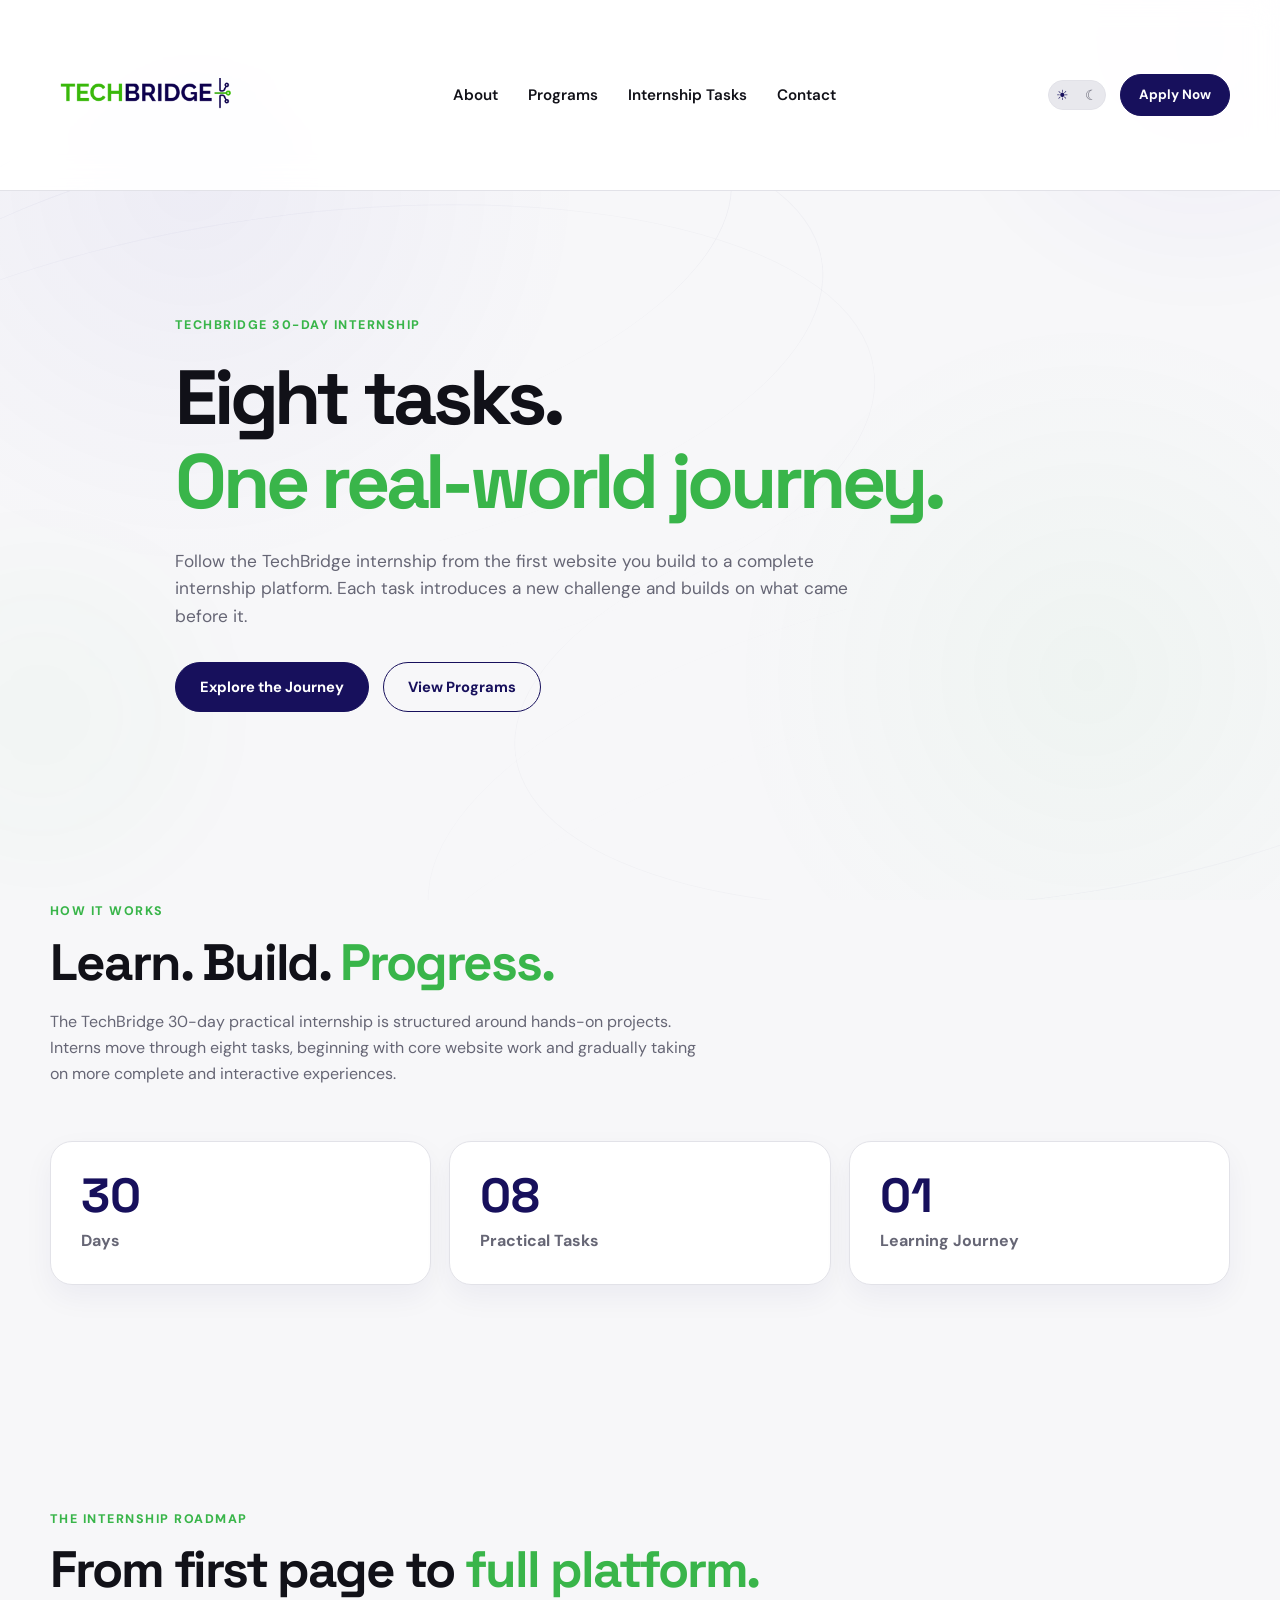
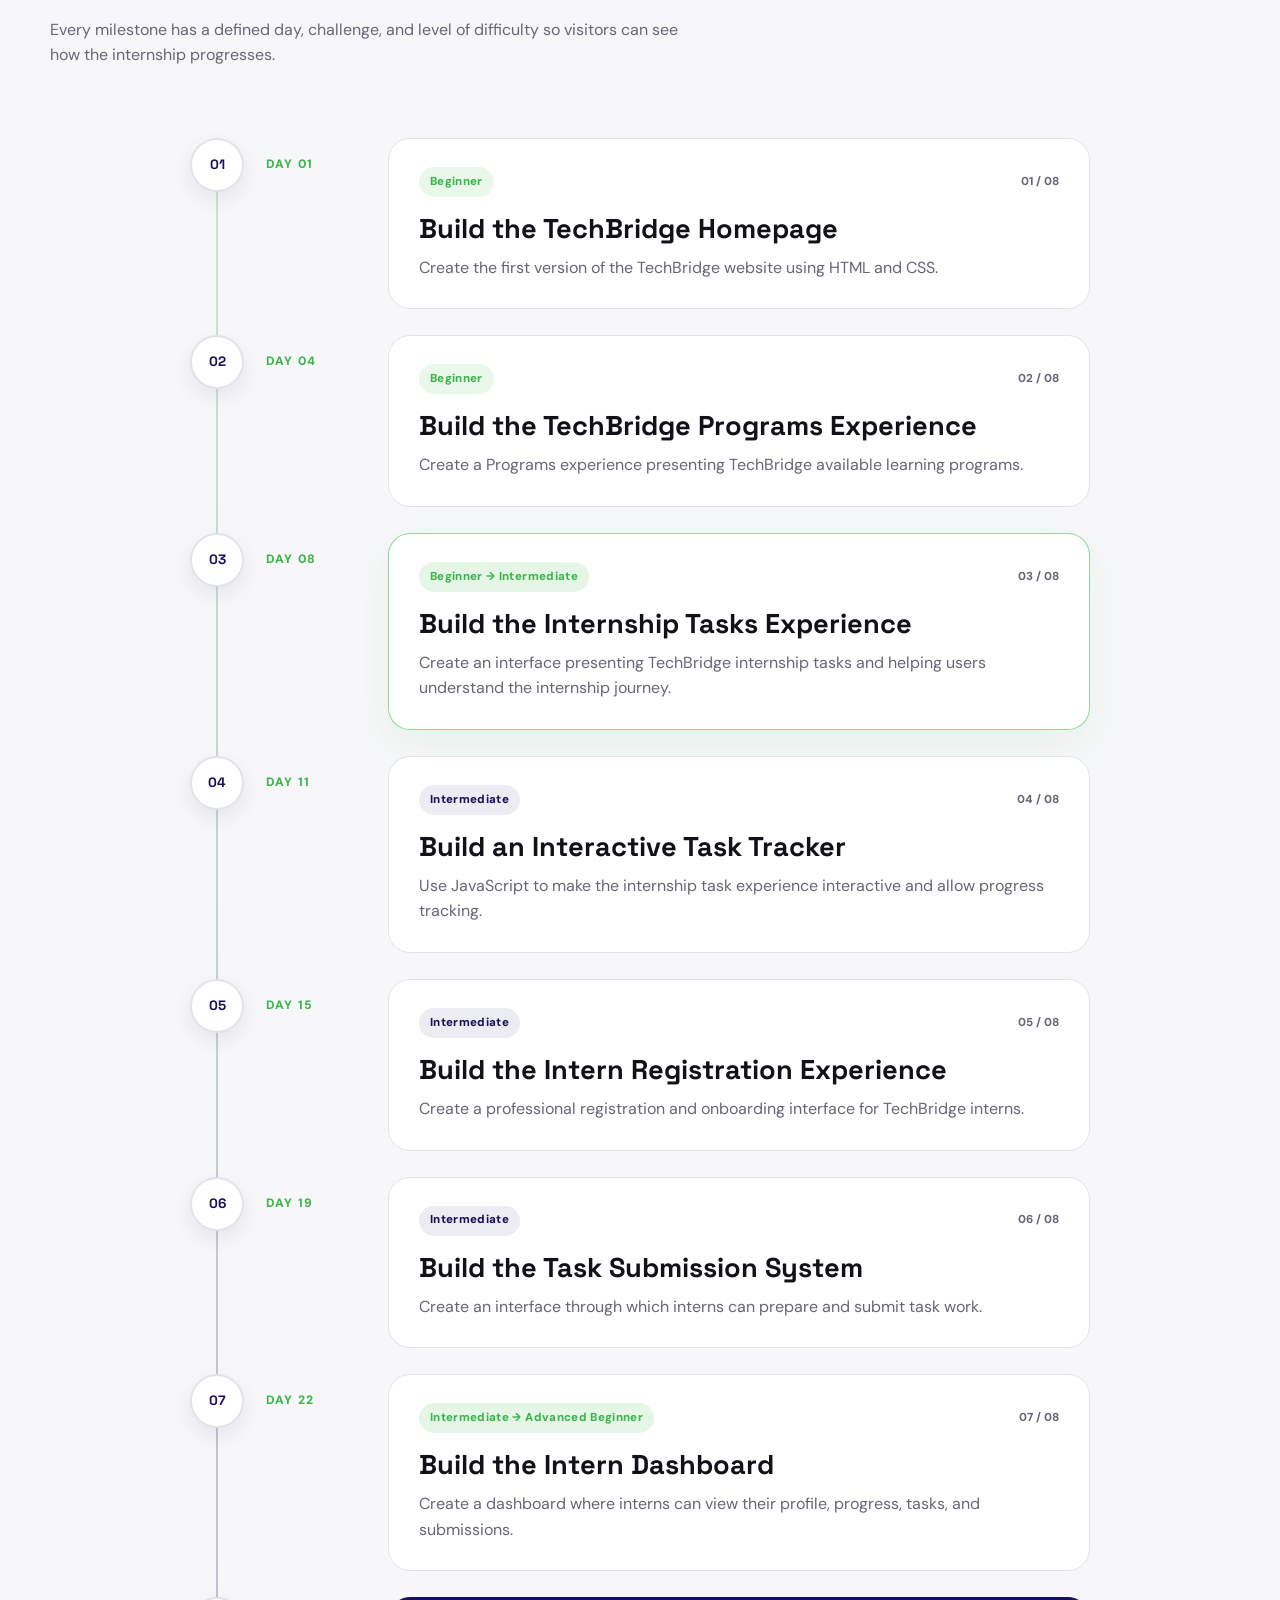
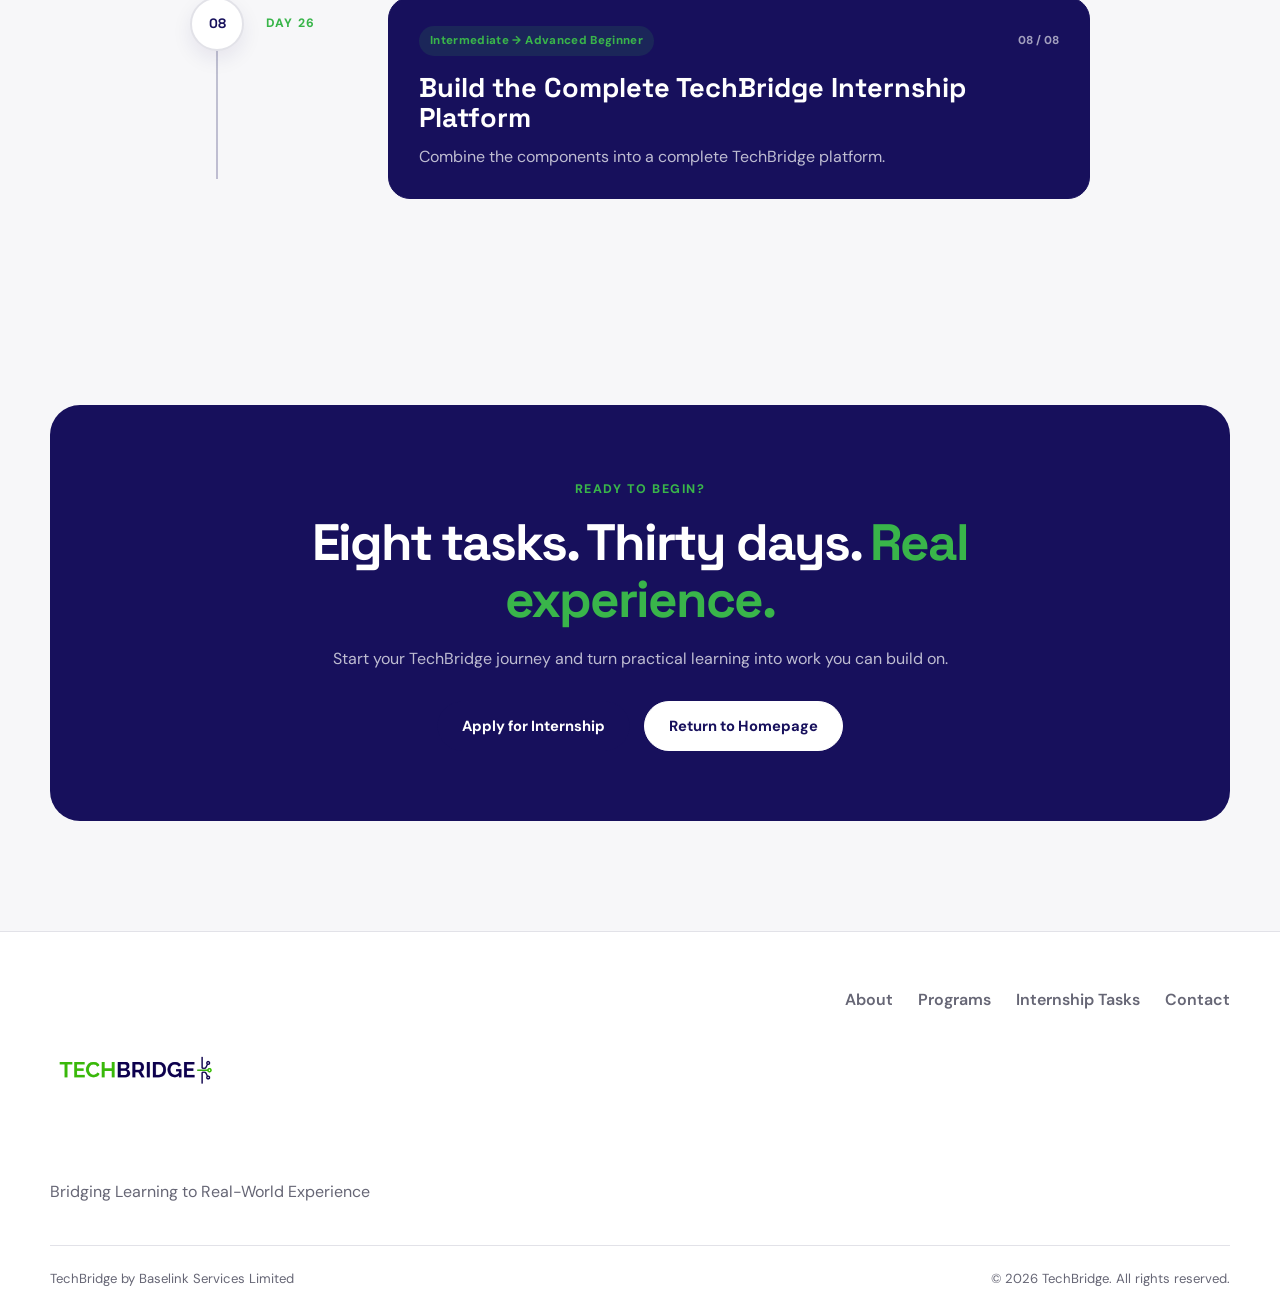
==== internship-tasks.html @ 0dedca6c "update" ====
<!DOCTYPE html>
<html lang="en">
<head>
    <meta charset="UTF-8">
    <meta name="viewport" content="width=device-width, initial-scale=1.0">
    <meta name="description" content="Explore the eight practical tasks in the TechBridge 30-Day Internship.">
    <title>Internship Tasks | TechBridge</title>
    <link rel="preconnect" href="https://fonts.googleapis.com">
    <link rel="preconnect" href="https://fonts.gstatic.com" crossorigin>
    <link href="https://fonts.googleapis.com/css2?family=DM+Sans:wght@400;500;600;700;800&family=Space+Grotesk:wght@500;600;700&display=swap" rel="stylesheet">
    <link rel="stylesheet" href="style.css">
</head>
<body>
    <div class="background-paths" aria-hidden="true">
        <span class="path path-1"></span>
        <span class="path path-2"></span>
        <span class="path path-3"></span>
        <span class="path path-4"></span>
        <span class="path path-5"></span>
        <span class="path path-6"></span>
        <span class="background-glow glow-purple"></span>
        <span class="background-glow glow-green"></span>
    </div>

    <header class="header">
        <div class="container nav">
            <a href="index.html" class="logo">
                <img src="images/techbridge-logo.png" alt="TechBridge">
            </a>
            <nav>
                <a href="index.html#about">About</a>
                <a href="programs.html">Programs</a>
                <a href="internship-tasks.html">Internship Tasks</a>
                <a href="index.html#contact">Contact</a>
            </nav>
            <div class="nav-actions">
                <label class="theme-toggle" aria-label="Toggle dark mode">
                    <input type="checkbox" id="theme-switch">
                    <span class="toggle-slider"><span class="sun">☀</span><span class="moon">☾</span></span>
                </label>
                <a href="https://drive.google.com/drive/folders/1nJm-qwAUnjwTS6Gy0MjuxHRJso44QLZa?usp=drive_link&utm_source=chatgpt.com" class="button button-small" target="_blank" rel="noopener noreferrer">Apply Now</a>
            </div>
        </div>
    </header>

    <main>
        <section class="tasks-hero">
            <div class="container tasks-hero-content">
                <span class="eyebrow">TECHBRIDGE 30-DAY INTERNSHIP</span>
                <h1>Eight tasks.<br><span>One real-world journey.</span></h1>
                <p>Follow the TechBridge internship from the first website you build to a complete internship platform. Each task introduces a new challenge and builds on what came before it.</p>
                <div class="hero-buttons">
                    <a href="#task-roadmap" class="button">Explore the Journey</a>
                    <a href="programs.html" class="button button-outline">View Programs</a>
                </div>
            </div>
        </section>

        <section class="journey-overview section">
            <div class="container">
                <div class="section-title">
                    <span class="eyebrow">HOW IT WORKS</span>
                    <h2>Learn. Build. <span>Progress.</span></h2>
                    <p>The TechBridge 30-day practical internship is structured around hands-on projects. Interns move through eight tasks, beginning with core website work and gradually taking on more complete and interactive experiences.</p>
                </div>
                <div class="journey-stats">
                    <div class="journey-stat"><strong>30</strong><span>Days</span></div>
                    <div class="journey-stat"><strong>08</strong><span>Practical Tasks</span></div>
                    <div class="journey-stat"><strong>01</strong><span>Learning Journey</span></div>
                </div>
            </div>
        </section>

        <section class="task-roadmap section" id="task-roadmap">
            <div class="container">
                <div class="section-title roadmap-heading">
                    <span class="eyebrow">THE INTERNSHIP ROADMAP</span>
                    <h2>From first page to <span>full platform.</span></h2>
                    <p>Every milestone has a defined day, challenge, and level of difficulty so visitors can see how the internship progresses.</p>
                </div>

                <div class="timeline">
                    <article class="task-card">
                        <div class="task-marker"><span>01</span></div>
                        <div class="task-day">DAY 01</div>
                        <div class="task-card-body">
                            <div class="task-card-top"><span class="difficulty beginner">Beginner</span><span class="task-index">01 / 08</span></div>
                            <h3>Build the TechBridge Homepage</h3>
                            <p>Create the first version of the TechBridge website using HTML and CSS.</p>
                        </div>
                    </article>

                    <article class="task-card">
                        <div class="task-marker"><span>02</span></div>
                        <div class="task-day">DAY 04</div>
                        <div class="task-card-body">
                            <div class="task-card-top"><span class="difficulty beginner">Beginner</span><span class="task-index">02 / 08</span></div>
                            <h3>Build the TechBridge Programs Experience</h3>
                            <p>Create a Programs experience presenting TechBridge available learning programs.</p>
                        </div>
                    </article>

                    <article class="task-card active-task">
                        <div class="task-marker"><span>03</span></div>
                        <div class="task-day">DAY 08</div>
                        <div class="task-card-body">
                            <div class="task-card-top"><span class="difficulty rising">Beginner → Intermediate</span><span class="task-index">03 / 08</span></div>
                            <h3>Build the Internship Tasks Experience</h3>
                            <p>Create an interface presenting TechBridge internship tasks and helping users understand the internship journey.</p>
                        </div>
                    </article>

                    <article class="task-card">
                        <div class="task-marker"><span>04</span></div>
                        <div class="task-day">DAY 11</div>
                        <div class="task-card-body">
                            <div class="task-card-top"><span class="difficulty intermediate">Intermediate</span><span class="task-index">04 / 08</span></div>
                            <h3>Build an Interactive Task Tracker</h3>
                            <p>Use JavaScript to make the internship task experience interactive and allow progress tracking.</p>
                        </div>
                    </article>

                    <article class="task-card">
                        <div class="task-marker"><span>05</span></div>
                        <div class="task-day">DAY 15</div>
                        <div class="task-card-body">
                            <div class="task-card-top"><span class="difficulty intermediate">Intermediate</span><span class="task-index">05 / 08</span></div>
                            <h3>Build the Intern Registration Experience</h3>
                            <p>Create a professional registration and onboarding interface for TechBridge interns.</p>
                        </div>
                    </article>

                    <article class="task-card">
                        <div class="task-marker"><span>06</span></div>
                        <div class="task-day">DAY 19</div>
                        <div class="task-card-body">
                            <div class="task-card-top"><span class="difficulty intermediate">Intermediate</span><span class="task-index">06 / 08</span></div>
                            <h3>Build the Task Submission System</h3>
                            <p>Create an interface through which interns can prepare and submit task work.</p>
                        </div>
                    </article>

                    <article class="task-card">
                        <div class="task-marker"><span>07</span></div>
                        <div class="task-day">DAY 22</div>
                        <div class="task-card-body">
                            <div class="task-card-top"><span class="difficulty advanced">Intermediate → Advanced Beginner</span><span class="task-index">07 / 08</span></div>
                            <h3>Build the Intern Dashboard</h3>
                            <p>Create a dashboard where interns can view their profile, progress, tasks, and submissions.</p>
                        </div>
                    </article>

                    <article class="task-card final-task">
                        <div class="task-marker"><span>08</span></div>
                        <div class="task-day">DAY 26</div>
                        <div class="task-card-body">
                            <div class="task-card-top"><span class="difficulty advanced">Intermediate → Advanced Beginner</span><span class="task-index">08 / 08</span></div>
                            <h3>Build the Complete TechBridge Internship Platform</h3>
                            <p>Combine the components into a complete TechBridge platform.</p>
                        </div>
                    </article>
                </div>
            </div>
        </section>

        <section class="journey-cta section">
            <div class="container">
                <div class="journey-cta-box">
                    <span class="eyebrow">READY TO BEGIN?</span>
                    <h2>Eight tasks. Thirty days. <span>Real experience.</span></h2>
                    <p>Start your TechBridge journey and turn practical learning into work you can build on.</p>
                    <div class="hero-buttons">
                        <a href="https://drive.google.com/drive/folders/1nJm-qwAUnjwTS6Gy0MjuxHRJso44QLZa?usp=drive_link&utm_source=chatgpt.com" class="button" target="_blank" rel="noopener noreferrer">Apply for Internship</a>
                        <a href="index.html" class="button button-white">Return to Homepage</a>
                    </div>
                </div>
            </div>
        </section>
    </main>

    <footer class="footer">
        <div class="container">
            <div class="footer-content">
                <div>
                    <a href="index.html" class="logo"><img src="images/techbridge-logo.png" alt="TechBridge"></a>
                    <p>Bridging Learning to Real-World Experience</p>
                </div>
                <div class="footer-nav">
                    <a href="index.html#about">About</a>
                    <a href="programs.html">Programs</a>
                    <a href="internship-tasks.html">Internship Tasks</a>
                    <a href="index.html#contact">Contact</a>
                </div>
            </div>
            <div class="footer-bottom">
                <p>TechBridge by Baselink Services Limited</p>
                <p>© 2026 TechBridge. All rights reserved.</p>
            </div>
        </div>
    </footer>
</body>
</html>
---- style.css ----
:root{--purple:#17105c;--purple-light:#28207a;--green:#39b54a;--green-light:#e9f8eb;--white:#fff;--background:#f7f7f9;--surface:#fff;--text:#111118;--muted:#666675;--border:#e2e2e8;--shadow:0 20px 50px rgba(23,16,92,.10);--container:1180px}
*{margin:0;padding:0;box-sizing:border-box}html{scroll-behavior:smooth}body{font-family:"DM Sans",Arial,sans-serif;background:var(--background);color:var(--text);line-height:1.6;transition:background .3s ease,color .3s ease}img{max-width:100%;display:block}a{color:inherit;text-decoration:none}button,input{font:inherit}main{position:relative;z-index:1}.container{width:min(100% - 40px,var(--container));margin-inline:auto}h1,h2,h3{font-family:"Space Grotesk","DM Sans",Arial,sans-serif;line-height:1.1}h1{font-size:clamp(3rem,6vw,5.8rem);letter-spacing:-.055em}h2{font-size:clamp(2rem,4vw,3.5rem);letter-spacing:-.04em}h3{font-size:1.3rem}p{color:var(--muted)}.section{padding:110px 0}.section-title{max-width:760px;margin-bottom:55px}.section-title h2{margin-top:12px}.section-title h2 span{color:var(--green)}.section-title>p:last-child{margin-top:18px;max-width:650px}.eyebrow{display:inline-block;color:var(--green);font-size:.78rem;font-weight:800;letter-spacing:.12em;text-transform:uppercase}
.header{position:sticky;top:0;z-index:1000;background:rgba(255,255,255,.94);border-bottom:1px solid var(--border);backdrop-filter:blur(15px)}.nav{min-height:82px;display:flex;align-items:center;justify-content:space-between;gap:30px}.logo{display:inline-flex;align-items:center}.logo img{width:190px;height:auto}nav{display:flex;align-items:center;gap:30px}nav a{font-size:.95rem;font-weight:600;transition:color .2s ease}nav a:hover{color:var(--green)}.nav-actions{display:flex;align-items:center;gap:14px}
.button{min-height:50px;padding:0 24px;display:inline-flex;align-items:center;justify-content:center;border-radius:999px;background:var(--purple);color:var(--white);font-weight:700;font-size:.92rem;border:1px solid var(--purple);transition:transform .2s ease,background .2s ease,border-color .2s ease}.button:hover{transform:translateY(-2px);background:var(--purple-light)}.button-small{min-height:42px;padding:0 18px;font-size:.84rem}.button-outline{background:transparent;color:var(--purple);border-color:var(--purple)}.button-outline:hover{background:var(--purple);color:var(--white)}.button-white{background:var(--white);color:var(--purple);border-color:var(--white)}.button-white:hover{background:#f0f0f3;border-color:#f0f0f3}.hero-buttons{display:flex;align-items:center;flex-wrap:wrap;gap:14px}
.theme-toggle{position:relative;display:inline-flex;align-items:center;cursor:pointer}.theme-toggle input{position:absolute;opacity:0;pointer-events:none}.toggle-slider{width:58px;height:30px;display:flex;align-items:center;justify-content:space-between;padding:4px 7px;border-radius:30px;background:#e8e8ed;border:1px solid var(--border);font-size:14px;transition:background .25s ease}.toggle-slider .sun{color:var(--purple)}.toggle-slider .moon{color:var(--muted)}.theme-toggle input:checked+.toggle-slider{background:#252535}.theme-toggle input:checked+.toggle-slider .sun{color:#777789}.theme-toggle input:checked+.toggle-slider .moon{color:#fff}
.hero{min-height:720px;padding:100px 0;display:flex;align-items:center;overflow:hidden}.hero-grid{display:grid;grid-template-columns:1.05fr .95fr;align-items:center;gap:80px}.hero-content{max-width:680px}.hero-content h1{margin-top:18px}.hero-content h1 span{color:var(--green)}.hero-description{max-width:600px;margin:25px 0 32px;font-size:1.05rem}.hero-visual{position:relative;min-height:480px;display:flex;align-items:center;justify-content:center}.hero-circle{position:absolute;width:350px;height:350px;border-radius:50%;background:var(--purple);top:45px;right:50px}.hero-circle-small{position:absolute;width:145px;height:145px;right:10%;bottom:8%;border-radius:50%;background:var(--green)}.experience-card{position:relative;z-index:2;width:min(100%,330px);padding:38px;background:var(--white);border:1px solid var(--border);border-radius:24px;box-shadow:var(--shadow)}.experience-card .card-label{display:block;margin-bottom:22px;font-size:14px;font-weight:700;color:var(--muted);letter-spacing:.08em}.experience-card h2{font-size:2.8rem;margin-bottom:3px}.experience-card h2:nth-of-type(2){color:var(--purple)}.experience-card h2:nth-of-type(3){color:var(--green)}.experience-card p{margin-top:20px}
.about-grid{display:grid;grid-template-columns:.9fr 1.1fr;gap:100px;align-items:start}.about-content{max-width:650px}.about-content p+p{margin-top:22px}.program-grid{display:grid;grid-template-columns:repeat(2,1fr);gap:24px}.program-card{min-height:380px;padding:35px;display:flex;flex-direction:column;justify-content:space-between;background:var(--surface);border:1px solid var(--border);border-radius:24px;transition:transform .25s ease,box-shadow .25s ease}.program-card:hover{transform:translateY(-6px);box-shadow:var(--shadow)}.program-card.featured{background:var(--purple);color:var(--white)}.program-card.featured p{color:rgba(255,255,255,.72)}.card-top{display:flex;align-items:center;justify-content:space-between;margin-bottom:35px;color:var(--muted);font-size:14px;font-weight:700}.program-card.featured .card-top{color:rgba(255,255,255,.7)}.arrow{font-size:1.5rem}.program-card h3{font-size:2rem;margin-bottom:15px}.program-card-link{display:inline-flex;margin-top:24px;color:var(--purple);font-weight:700}.program-card.featured .program-card-link{color:var(--green)}.internship-grid{display:grid;grid-template-columns:1fr 1fr;gap:100px;align-items:center}.internship-content{max-width:650px}.internship-content h2{margin:14px 0 22px}.internship-content>p{margin-bottom:30px}.benefits{display:flex;flex-direction:column;gap:20px}.benefit{display:grid;grid-template-columns:50px 1fr;gap:20px;padding:24px 0;border-bottom:1px solid var(--border)}.benefit>span{font-size:.8rem;font-weight:800;color:var(--green)}.benefit h3{margin-bottom:6px}.apply{background:var(--purple);color:var(--white)}.apply-box{display:flex;align-items:center;justify-content:space-between;gap:50px}.apply-box h2{max-width:700px;margin:12px 0 18px}.apply-box p{max-width:650px;color:rgba(255,255,255,.72)}.apply-box .eyebrow{color:var(--green)}.contact-row{display:flex;align-items:center;justify-content:space-between;gap:40px}.contact-row h2{margin-top:10px}.email{color:var(--purple);font-size:clamp(1rem,2vw,1.5rem);font-weight:700;word-break:break-word}.email:hover{color:var(--green)}
.programs-hero{padding:120px 0;overflow:hidden}.programs-hero-content{max-width:900px}.programs-hero h1{margin:18px 0 24px}.programs-hero h1 span{color:var(--green)}.programs-hero p{max-width:700px;font-size:1.08rem;margin-bottom:32px}.programs-overview,.program-difference{padding:110px 0}.programs-overview-grid,.difference-grid{display:grid;grid-template-columns:repeat(2,1fr);gap:25px}.program-detail-card{padding:38px;background:var(--white);border:1px solid var(--border);border-radius:26px;transition:transform .25s ease,box-shadow .25s ease}.program-detail-card:hover{transform:translateY(-5px);box-shadow:var(--shadow)}.program-detail-card.featured{background:var(--purple);color:var(--white)}.program-detail-card.featured p{color:rgba(255,255,255,.72)}.program-detail-top{display:flex;align-items:center;justify-content:space-between;margin-bottom:30px}.program-detail-number{width:48px;height:48px;display:flex;align-items:center;justify-content:center;border-radius:50%;background:var(--green);color:var(--white);font-weight:800}.program-detail-card h2{font-size:2.3rem;margin-bottom:16px}.program-detail-card>p{margin-bottom:28px}.skills-title{font-size:1rem;margin-bottom:15px}.skills-list{list-style:none;display:grid;grid-template-columns:1fr 1fr;gap:10px}.skills-list li{position:relative;padding:11px 14px 11px 30px;background:var(--green-light);border-radius:10px;color:var(--text);font-size:.9rem;font-weight:600}.skills-list li:before{content:"✓";position:absolute;left:10px;color:var(--green);font-weight:800}.program-detail-card.featured .skills-list li{background:rgba(255,255,255,.1);color:var(--white)}.difference-card{padding:35px;background:var(--background);border:1px solid var(--border);border-radius:22px}.difference-label{display:inline-block;margin-bottom:15px;color:var(--green);font-size:.76rem;font-weight:800;letter-spacing:.1em}.difference-card h3{font-size:1.8rem;margin-bottom:12px}.programs-cta{padding:100px 0}.programs-cta-box{padding:70px;background:var(--purple);color:var(--white);border-radius:30px;text-align:center}.programs-cta-box h2{max-width:800px;margin:15px auto 18px}.programs-cta-box p{max-width:650px;margin:0 auto 30px;color:rgba(255,255,255,.72)}.programs-cta-box .hero-buttons{justify-content:center}
.tasks-hero{padding:120px 0 105px;overflow:hidden}.tasks-hero-content{max-width:930px}.tasks-hero h1{margin:18px 0 24px}.tasks-hero h1 span{color:var(--green)}.tasks-hero p{max-width:720px;font-size:1.08rem;margin-bottom:32px}.journey-overview{padding-top:80px}.journey-stats{display:grid;grid-template-columns:repeat(3,1fr);gap:18px}.journey-stat{padding:30px;background:var(--surface);border:1px solid var(--border);border-radius:22px;box-shadow:0 12px 30px rgba(23,16,92,.05)}.journey-stat strong{display:block;font-family:"Space Grotesk",sans-serif;font-size:3rem;line-height:1;color:var(--purple)}.journey-stat span{display:block;margin-top:8px;color:var(--muted);font-weight:700}.roadmap-heading{margin-bottom:70px}.timeline{position:relative;max-width:900px;margin:0 auto}.timeline:before{content:"";position:absolute;left:26px;top:20px;bottom:20px;width:2px;background:linear-gradient(to bottom,var(--green),var(--purple));opacity:.25}.task-card{position:relative;display:grid;grid-template-columns:54px 100px 1fr;gap:22px;align-items:start;margin-bottom:26px}.task-marker{position:relative;z-index:2;width:54px;height:54px;display:flex;align-items:center;justify-content:center;border-radius:50%;background:var(--surface);border:2px solid var(--border);box-shadow:0 8px 20px rgba(23,16,92,.08)}.task-marker span{font-family:"Space Grotesk",sans-serif;font-size:.85rem;font-weight:700;color:var(--purple)}.task-day{padding-top:17px;font-size:.76rem;font-weight:800;letter-spacing:.1em;color:var(--green)}.task-card-body{padding:28px 30px;background:var(--surface);border:1px solid var(--border);border-radius:22px;transition:transform .25s ease,box-shadow .25s ease,border-color .25s ease}.task-card:hover .task-card-body{transform:translateY(-4px);box-shadow:var(--shadow)}.active-task .task-card-body{border-color:rgba(57,181,74,.55);box-shadow:0 16px 40px rgba(57,181,74,.08)}.final-task .task-card-body{background:var(--purple);color:var(--white);border-color:var(--purple)}.final-task .task-card-body p{color:rgba(255,255,255,.72)}.task-card-top{display:flex;justify-content:space-between;align-items:center;gap:15px;margin-bottom:17px}.difficulty{display:inline-flex;align-items:center;min-height:30px;padding:0 11px;border-radius:999px;background:var(--green-light);color:var(--green);font-size:.72rem;font-weight:800;letter-spacing:.03em}.difficulty.rising{background:rgba(57,181,74,.13)}.difficulty.intermediate{background:rgba(23,16,92,.08);color:var(--purple)}.difficulty.advanced{background:rgba(57,181,74,.13)}.task-index{font-size:.72rem;font-weight:800;color:var(--muted)}.final-task .task-index{color:rgba(255,255,255,.6)}.task-card-body h3{font-size:1.7rem;margin-bottom:11px}.journey-cta{padding-top:70px}.journey-cta-box{padding:70px;background:var(--purple);color:var(--white);border-radius:30px;text-align:center}.journey-cta-box h2{max-width:800px;margin:15px auto 18px}.journey-cta-box h2 span{color:var(--green)}.journey-cta-box p{max-width:650px;margin:0 auto 30px;color:rgba(255,255,255,.72)}.journey-cta-box .hero-buttons{justify-content:center}
.footer{position:relative;z-index:1;padding:55px 0 25px;background:var(--white);border-top:1px solid var(--border)}.footer-content{display:flex;align-items:flex-start;justify-content:space-between;gap:50px;padding-bottom:40px}.footer-content .logo img{width:170px}.footer-content p{margin-top:14px;max-width:350px}.footer-nav{display:flex;flex-wrap:wrap;gap:25px}.footer-nav a{color:var(--muted);font-weight:600}.footer-nav a:hover{color:var(--green)}.footer-bottom{padding-top:22px;display:flex;align-items:center;justify-content:space-between;gap:20px;border-top:1px solid var(--border)}.footer-bottom p{font-size:.82rem}
.background-paths{position:fixed;inset:0;z-index:0;overflow:hidden;pointer-events:none;background:radial-gradient(circle at 15% 20%,rgba(70,56,183,.055),transparent 30%),radial-gradient(circle at 85% 75%,rgba(57,181,74,.045),transparent 28%)}.background-glow{position:absolute;border-radius:50%;filter:blur(80px);opacity:.45}.glow-purple{width:360px;height:360px;top:-140px;right:-100px;background:rgba(70,56,183,.1);animation:ambient-purple 14s ease-in-out infinite alternate}.glow-green{width:280px;height:280px;left:-100px;bottom:5%;background:rgba(57,181,74,.07);animation:ambient-green 18s ease-in-out infinite alternate}.path{position:absolute;width:900px;height:380px;left:-160px;border:1px solid rgba(23,16,92,.075);border-left:0;border-bottom:0;border-radius:50%;transform:rotate(-12deg);opacity:.55;animation:path-float 18s ease-in-out infinite alternate}.path-1{top:8%;animation-delay:-2s}.path-2{top:15%;width:1050px;height:430px;left:-220px;transform:rotate(-10deg);opacity:.42;animation-delay:-5s}.path-3{top:24%;width:1180px;height:470px;left:-300px;transform:rotate(-8deg);opacity:.32;animation-delay:-8s}.path-4{top:52%;left:auto;right:-280px;width:1050px;height:430px;transform:rotate(172deg);opacity:.32;animation-delay:-4s}.path-5{top:64%;left:auto;right:-340px;width:1200px;height:470px;transform:rotate(170deg);opacity:.25;animation-delay:-9s}.path-6{top:76%;left:auto;right:-420px;width:1350px;height:500px;transform:rotate(168deg);opacity:.2;animation-delay:-12s}@keyframes path-float{0%{transform:translate3d(-20px,-8px,0) rotate(-12deg)}50%{transform:translate3d(10px,8px,0) rotate(-10deg)}100%{transform:translate3d(25px,-4px,0) rotate(-12deg)}}@keyframes ambient-purple{0%{transform:translate3d(0,0,0) scale(1)}100%{transform:translate3d(-50px,40px,0) scale(1.15)}}@keyframes ambient-green{0%{transform:translate3d(0,0,0) scale(1)}100%{transform:translate3d(50px,-35px,0) scale(1.12)}}
body:has(#theme-switch:checked){--background:#0b0b10;--surface:#111118;--text:#f5f5f7;--muted:#a3a3b0;--border:#292933;background:var(--background);color:var(--text)}body:has(#theme-switch:checked) .header{background:rgba(17,17,24,.94)}body:has(#theme-switch:checked) .experience-card,body:has(#theme-switch:checked) .program-card,body:has(#theme-switch:checked) .program-detail-card,body:has(#theme-switch:checked) .journey-stat,body:has(#theme-switch:checked) .task-card-body,body:has(#theme-switch:checked) .task-marker{background:#15151d;border-color:var(--border)}body:has(#theme-switch:checked) .program-card.featured,body:has(#theme-switch:checked) .program-detail-card.featured,body:has(#theme-switch:checked) .final-task .task-card-body{background:var(--purple)}body:has(#theme-switch:checked) .difference-card{background:#111118;border-color:var(--border)}body:has(#theme-switch:checked) .footer{background:#0b0b10}body:has(#theme-switch:checked) .button-outline{color:var(--text);border-color:var(--border)}body:has(#theme-switch:checked) .button-outline:hover{background:var(--purple-light);color:var(--white);border-color:var(--purple-light)}body:has(#theme-switch:checked) .email{color:var(--green)}body:has(#theme-switch:checked) .skills-list li{background:rgba(57,181,74,.14);color:var(--text)}body:has(#theme-switch:checked) .program-detail-card.featured .skills-list li{background:rgba(255,255,255,.1);color:var(--white)}body:has(#theme-switch:checked) .task-index{color:var(--muted)}
@media(max-width:1000px){.hero-grid{grid-template-columns:1fr;gap:60px}.hero-content{max-width:800px}.hero-visual{min-height:400px}.about-grid,.internship-grid{grid-template-columns:1fr;gap:55px}.apply-box{flex-direction:column;align-items:flex-start}.programs-overview-grid,.difference-grid{grid-template-columns:1fr}.task-card{grid-template-columns:54px 90px 1fr}.journey-stats{grid-template-columns:repeat(3,1fr)}}
@media(max-width:850px){.nav{min-height:75px}nav{display:none}.logo img{width:165px}.hero{padding:80px 0}.section,.programs-overview,.program-difference{padding:80px 0}.programs-cta{padding:70px 0}.tasks-hero{padding:90px 0 80px}}
@media(max-width:650px){.container{width:min(100% - 28px,var(--container))}h1{font-size:clamp(2.6rem,13vw,4rem)}h2{font-size:2.2rem}.nav-actions{gap:8px}.toggle-slider{width:52px;height:28px;padding:4px 6px;font-size:12px}.nav-actions .button-small{min-height:40px;padding:0 13px;font-size:12px}.hero{padding:65px 0}.hero-grid{gap:35px}.hero-visual{min-height:330px}.hero-circle{width:250px;height:250px;top:20px;right:5%}.hero-circle-small{width:95px;height:95px;right:4%;bottom:4%}.experience-card{width:280px;padding:28px}.experience-card h2{font-size:2.25rem}.hero-buttons{align-items:stretch;flex-direction:column}.hero-buttons .button{width:100%}.program-grid{grid-template-columns:1fr}.program-card{min-height:330px;padding:28px}.program-card h3{font-size:1.7rem}.program-detail-card{padding:28px}.program-detail-card h2{font-size:2rem}.skills-list{grid-template-columns:1fr}.difference-card{padding:28px}.programs-cta-box,.journey-cta-box{padding:45px 25px;border-radius:22px}.footer-content{flex-direction:column;padding-bottom:30px}.footer-nav{gap:15px 22px}.footer-bottom{flex-direction:column;align-items:flex-start}.contact-row{flex-direction:column;align-items:flex-start}.email{font-size:1rem}.tasks-hero{padding:65px 0 55px}.journey-stats{grid-template-columns:1fr}.journey-stat strong{font-size:2.5rem}.roadmap-heading{margin-bottom:45px}.timeline{padding-left:0}.timeline:before{left:18px}.task-card{grid-template-columns:38px 1fr;gap:15px;margin-bottom:20px}.task-marker{width:38px;height:38px}.task-marker span{font-size:.72rem}.task-day{grid-column:2;padding-top:7px;order:-1}.task-card-body{grid-column:2;padding:23px}.task-card-top{align-items:flex-start;flex-direction:column}.task-card-body h3{font-size:1.45rem}.journey-cta{padding-top:45px}}
@media(max-width:420px){.logo img{width:135px}.nav-actions .button-small{padding:0 10px}.toggle-slider{width:46px}.experience-card{width:250px}.experience-card h2{font-size:2rem}.task-card-body{padding:20px}.difficulty{font-size:.66rem}}
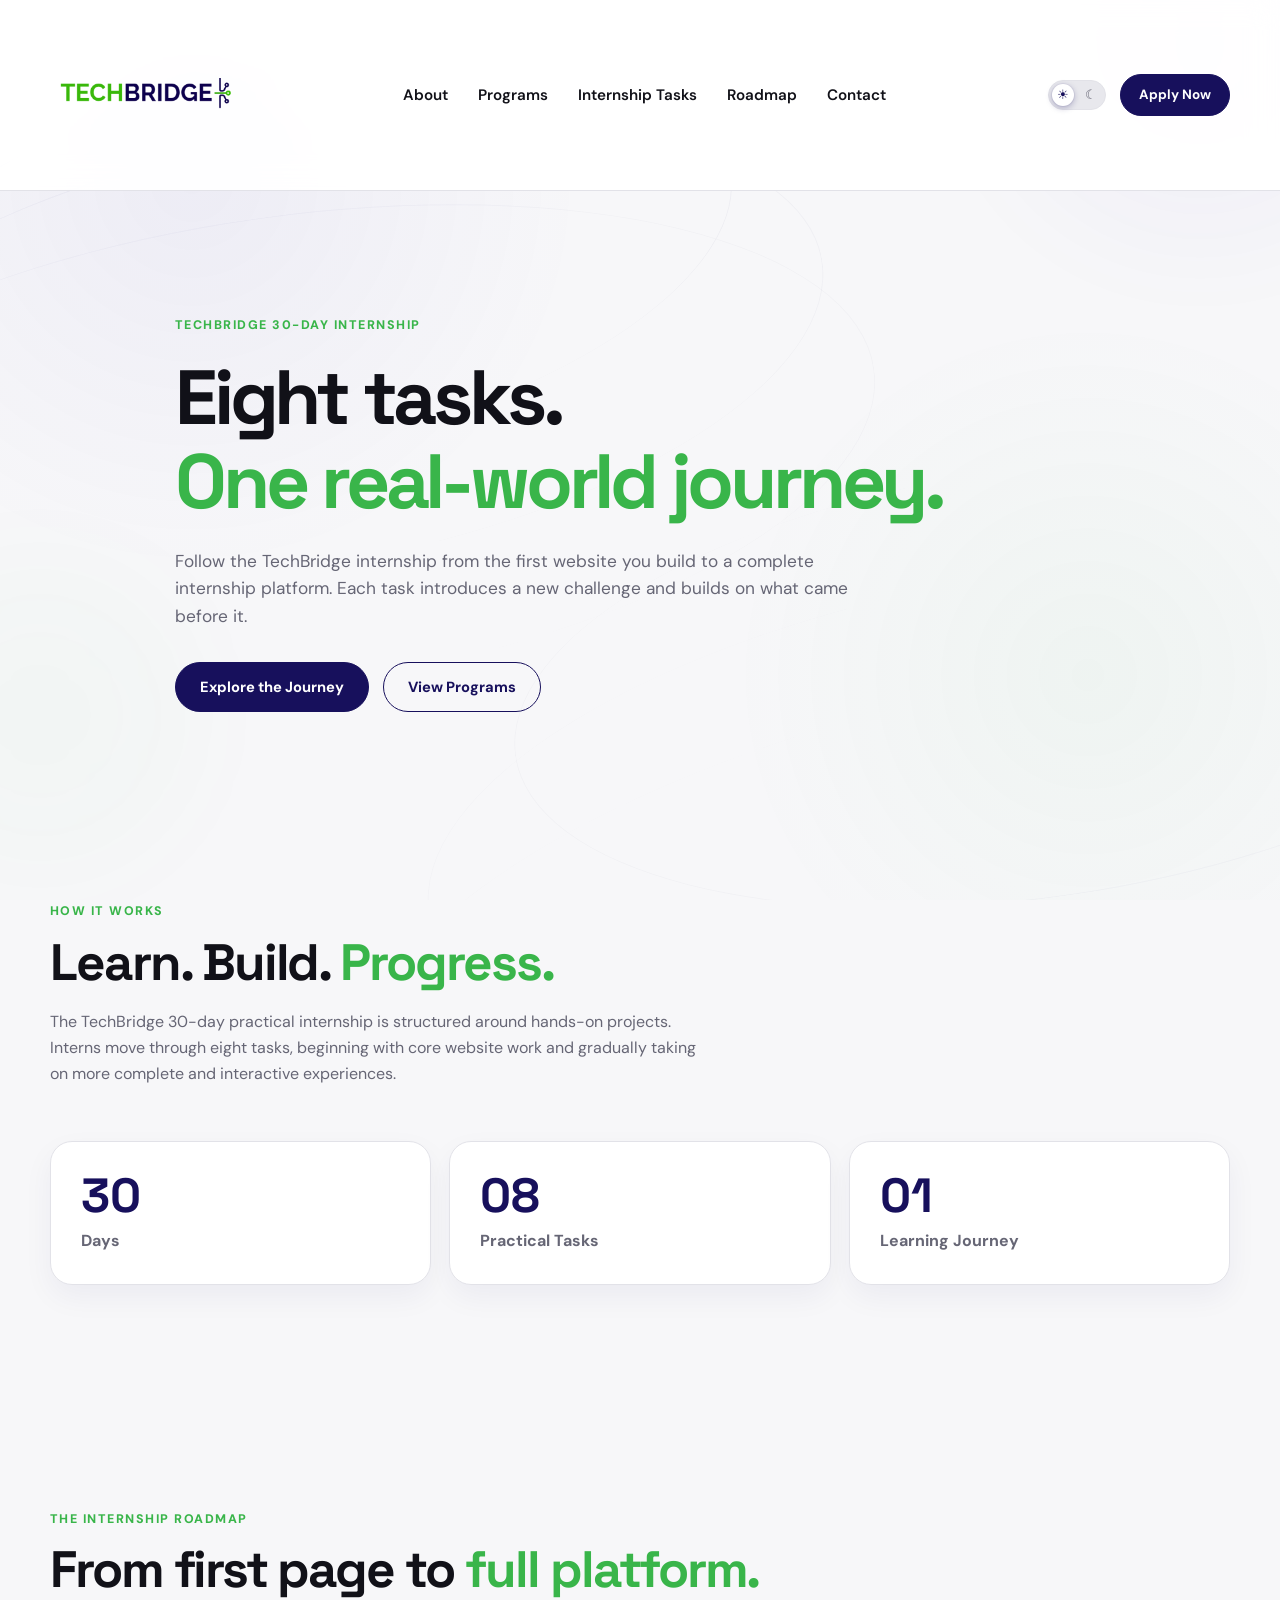
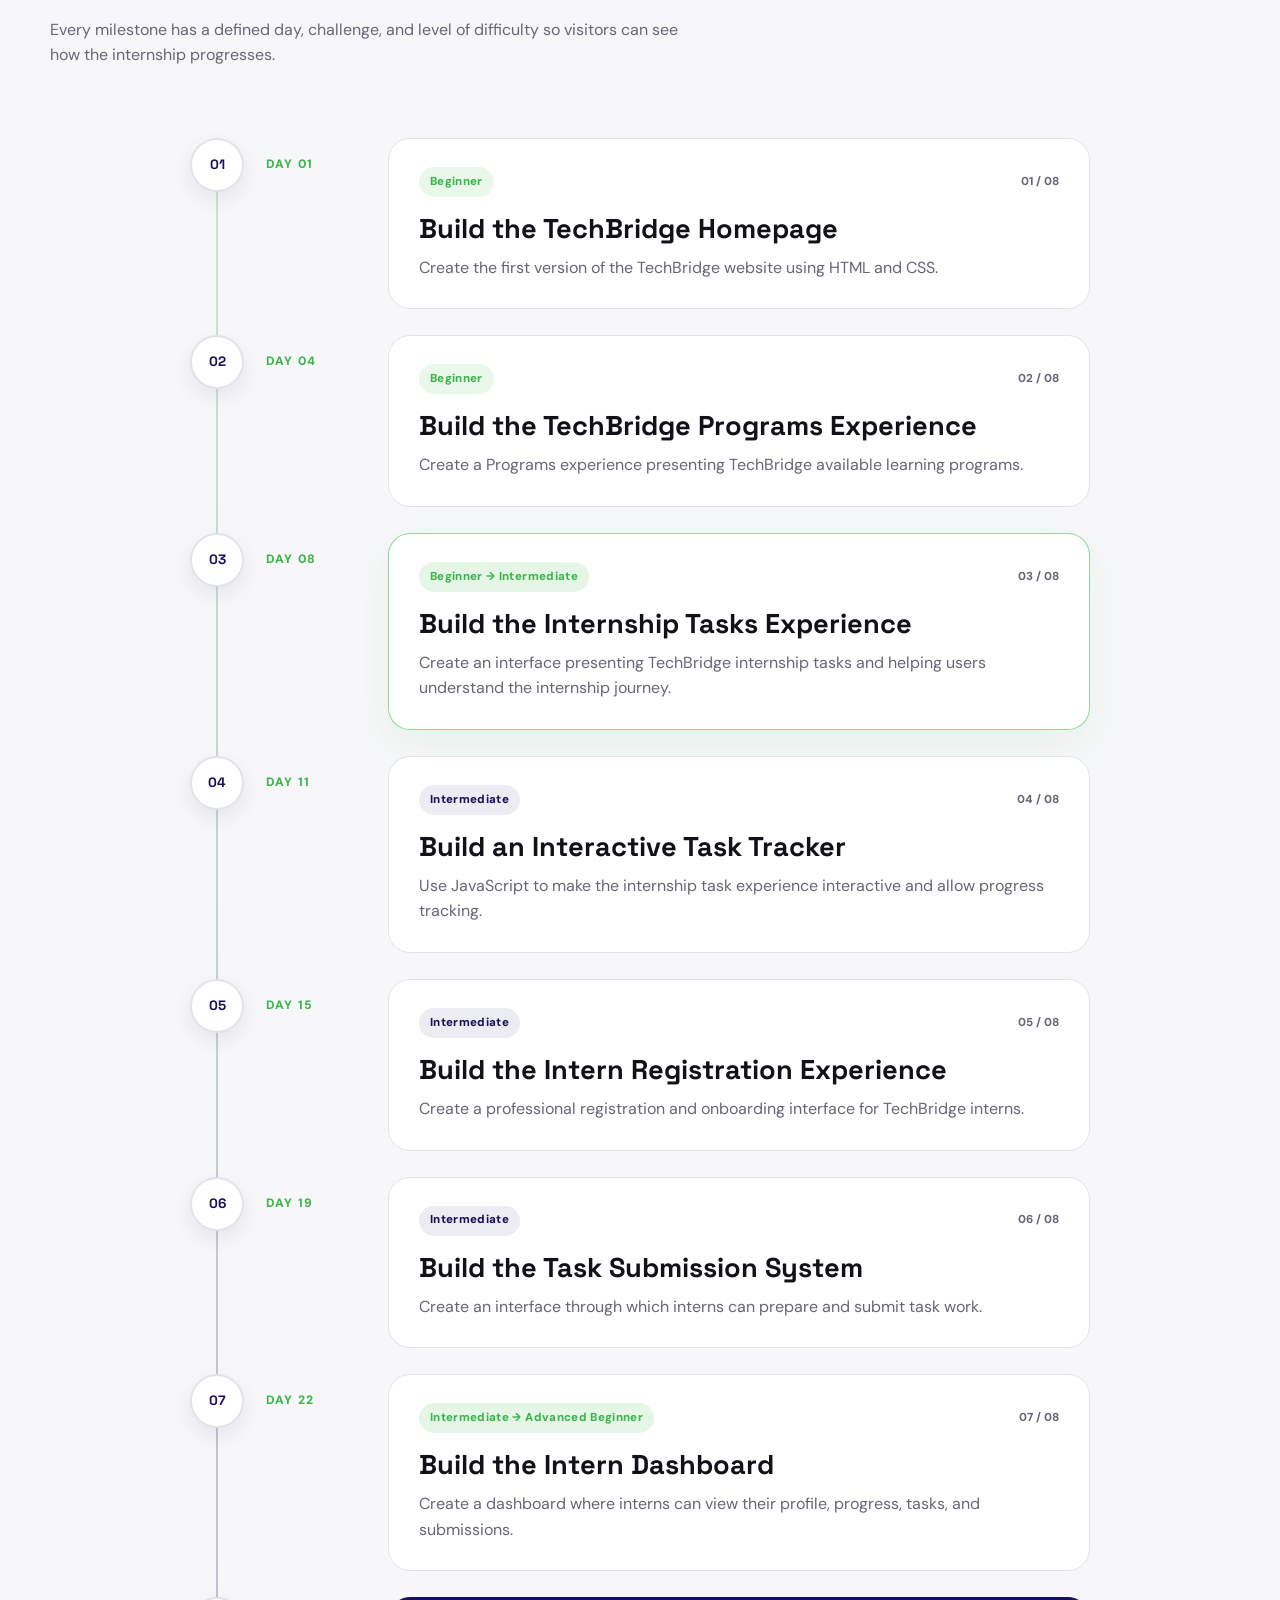
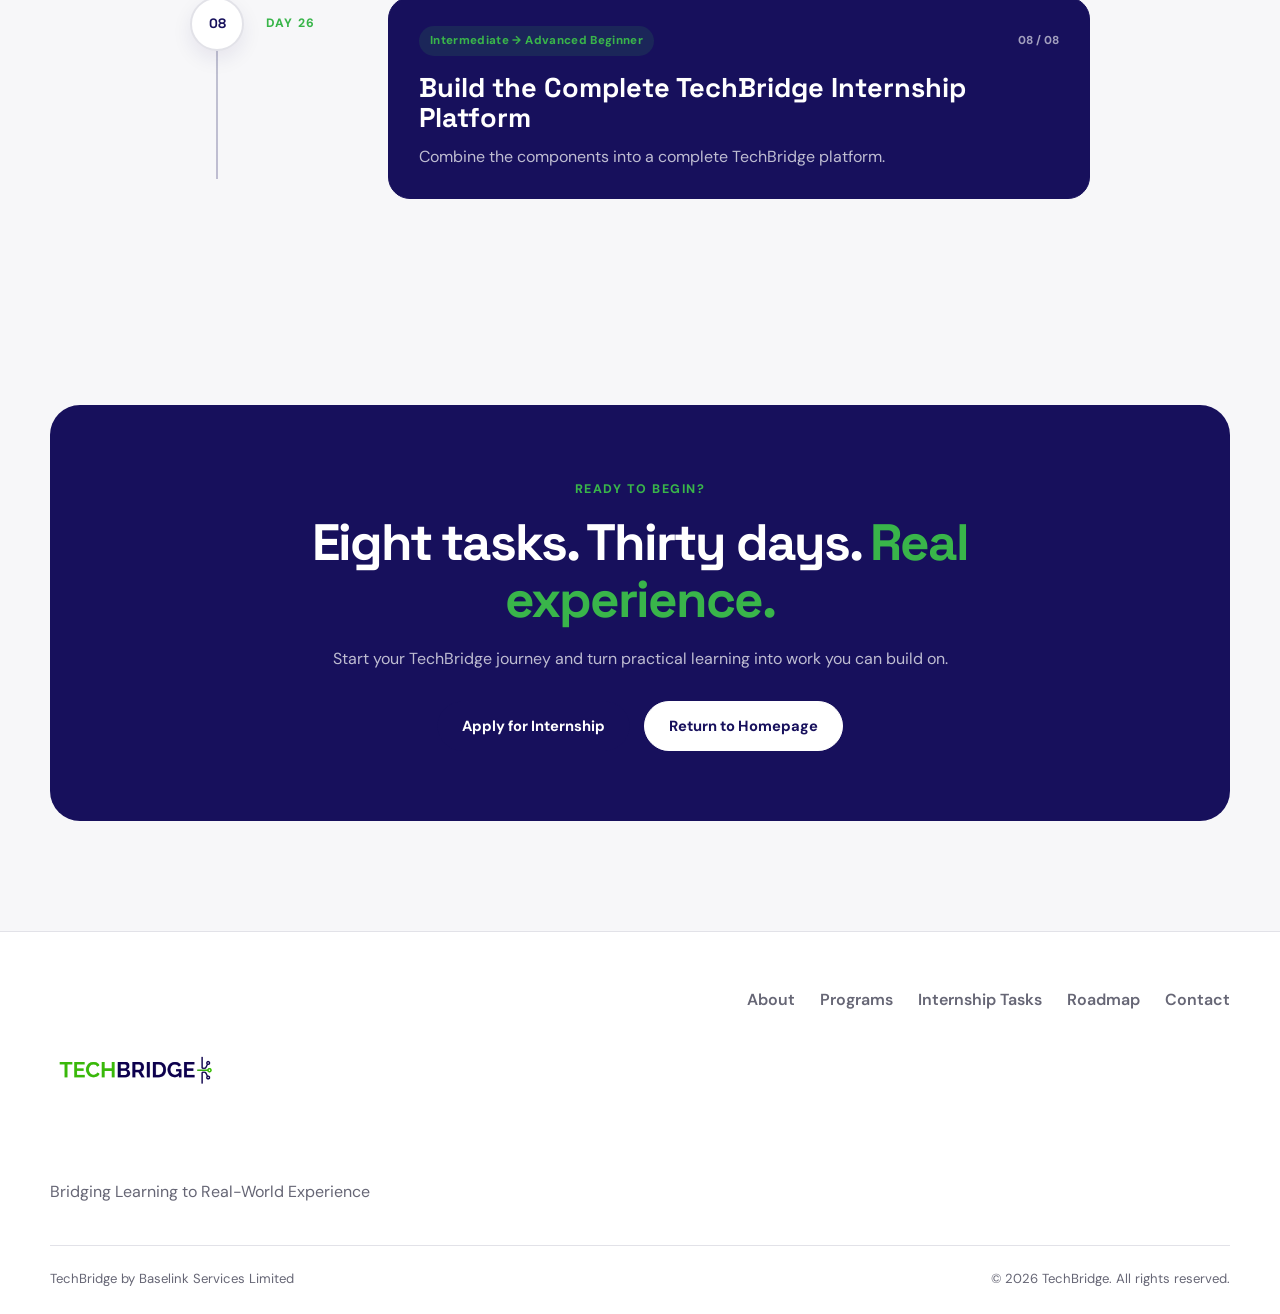
==== commit 66a11ca4: "techbridge" ====
--- a/internship-tasks.html
+++ b/internship-tasks.html
@@ -31,6 +31,7 @@
                 <a href="index.html#about">About</a>
                 <a href="programs.html">Programs</a>
                 <a href="internship-tasks.html">Internship Tasks</a>
+                <a href="internship-roadmap.html">Roadmap</a>
                 <a href="index.html#contact">Contact</a>
             </nav>
             <div class="nav-actions">
@@ -189,6 +190,7 @@
                     <a href="index.html#about">About</a>
                     <a href="programs.html">Programs</a>
                     <a href="internship-tasks.html">Internship Tasks</a>
+                    <a href="internship-roadmap.html">Roadmap</a>
                     <a href="index.html#contact">Contact</a>
                 </div>
             </div>
@@ -199,4 +201,4 @@
         </div>
     </footer>
 </body>
-</html>
+</html>
--- a/style.css
+++ b/style.css
@@ -2,15 +2,21 @@
 *{margin:0;padding:0;box-sizing:border-box}html{scroll-behavior:smooth}body{font-family:"DM Sans",Arial,sans-serif;background:var(--background);color:var(--text);line-height:1.6;transition:background .3s ease,color .3s ease}img{max-width:100%;display:block}a{color:inherit;text-decoration:none}button,input{font:inherit}main{position:relative;z-index:1}.container{width:min(100% - 40px,var(--container));margin-inline:auto}h1,h2,h3{font-family:"Space Grotesk","DM Sans",Arial,sans-serif;line-height:1.1}h1{font-size:clamp(3rem,6vw,5.8rem);letter-spacing:-.055em}h2{font-size:clamp(2rem,4vw,3.5rem);letter-spacing:-.04em}h3{font-size:1.3rem}p{color:var(--muted)}.section{padding:110px 0}.section-title{max-width:760px;margin-bottom:55px}.section-title h2{margin-top:12px}.section-title h2 span{color:var(--green)}.section-title>p:last-child{margin-top:18px;max-width:650px}.eyebrow{display:inline-block;color:var(--green);font-size:.78rem;font-weight:800;letter-spacing:.12em;text-transform:uppercase}
 .header{position:sticky;top:0;z-index:1000;background:rgba(255,255,255,.94);border-bottom:1px solid var(--border);backdrop-filter:blur(15px)}.nav{min-height:82px;display:flex;align-items:center;justify-content:space-between;gap:30px}.logo{display:inline-flex;align-items:center}.logo img{width:190px;height:auto}nav{display:flex;align-items:center;gap:30px}nav a{font-size:.95rem;font-weight:600;transition:color .2s ease}nav a:hover{color:var(--green)}.nav-actions{display:flex;align-items:center;gap:14px}
 .button{min-height:50px;padding:0 24px;display:inline-flex;align-items:center;justify-content:center;border-radius:999px;background:var(--purple);color:var(--white);font-weight:700;font-size:.92rem;border:1px solid var(--purple);transition:transform .2s ease,background .2s ease,border-color .2s ease}.button:hover{transform:translateY(-2px);background:var(--purple-light)}.button-small{min-height:42px;padding:0 18px;font-size:.84rem}.button-outline{background:transparent;color:var(--purple);border-color:var(--purple)}.button-outline:hover{background:var(--purple);color:var(--white)}.button-white{background:var(--white);color:var(--purple);border-color:var(--white)}.button-white:hover{background:#f0f0f3;border-color:#f0f0f3}.hero-buttons{display:flex;align-items:center;flex-wrap:wrap;gap:14px}
-.theme-toggle{position:relative;display:inline-flex;align-items:center;cursor:pointer}.theme-toggle input{position:absolute;opacity:0;pointer-events:none}.toggle-slider{width:58px;height:30px;display:flex;align-items:center;justify-content:space-between;padding:4px 7px;border-radius:30px;background:#e8e8ed;border:1px solid var(--border);font-size:14px;transition:background .25s ease}.toggle-slider .sun{color:var(--purple)}.toggle-slider .moon{color:var(--muted)}.theme-toggle input:checked+.toggle-slider{background:#252535}.theme-toggle input:checked+.toggle-slider .sun{color:#777789}.theme-toggle input:checked+.toggle-slider .moon{color:#fff}
+.theme-toggle{position:relative;display:inline-flex;align-items:center;cursor:pointer}.theme-toggle input{position:absolute;opacity:0;pointer-events:none}.toggle-slider{position:relative;width:58px;height:30px;display:flex;align-items:center;justify-content:space-between;padding:0 8px;border-radius:30px;background:#e8e8ed;border:1px solid var(--border);font-size:13px;transition:background .25s ease,border-color .25s ease}.toggle-slider:before{content:"";position:absolute;top:3px;left:3px;width:22px;height:22px;border-radius:50%;background:#fff;box-shadow:0 2px 6px rgba(23,16,92,.28),0 0 0 1px rgba(23,16,92,.05);transition:transform .3s cubic-bezier(.4,0,.2,1),background .3s ease,box-shadow .25s ease}.toggle-slider .sun,.toggle-slider .moon{position:relative;z-index:1;display:flex;align-items:center;justify-content:center;transition:color .25s ease}.toggle-slider .sun{color:var(--purple)}.toggle-slider .moon{color:var(--muted)}.theme-toggle:hover .toggle-slider:before{box-shadow:0 2px 8px rgba(23,16,92,.35),0 0 0 4px rgba(23,16,92,.08)}.theme-toggle input:checked+.toggle-slider{background:#252535;border-color:#33333f}.theme-toggle input:checked+.toggle-slider:before{transform:translateX(28px);background:#3d1fd6;box-shadow:0 2px 8px rgba(0,0,0,.45)}.theme-toggle input:checked+.toggle-slider:hover:before{box-shadow:0 2px 8px rgba(0,0,0,.45),0 0 0 4px rgba(61,31,214,.3)}.theme-toggle input:checked+.toggle-slider .sun{color:#5a5a6e}.theme-toggle input:checked+.toggle-slider .moon{color:#fff}
 .hero{min-height:720px;padding:100px 0;display:flex;align-items:center;overflow:hidden}.hero-grid{display:grid;grid-template-columns:1.05fr .95fr;align-items:center;gap:80px}.hero-content{max-width:680px}.hero-content h1{margin-top:18px}.hero-content h1 span{color:var(--green)}.hero-description{max-width:600px;margin:25px 0 32px;font-size:1.05rem}.hero-visual{position:relative;min-height:480px;display:flex;align-items:center;justify-content:center}.hero-circle{position:absolute;width:350px;height:350px;border-radius:50%;background:var(--purple);top:45px;right:50px}.hero-circle-small{position:absolute;width:145px;height:145px;right:10%;bottom:8%;border-radius:50%;background:var(--green)}.experience-card{position:relative;z-index:2;width:min(100%,330px);padding:38px;background:var(--white);border:1px solid var(--border);border-radius:24px;box-shadow:var(--shadow)}.experience-card .card-label{display:block;margin-bottom:22px;font-size:14px;font-weight:700;color:var(--muted);letter-spacing:.08em}.experience-card h2{font-size:2.8rem;margin-bottom:3px}.experience-card h2:nth-of-type(2){color:var(--purple)}.experience-card h2:nth-of-type(3){color:var(--green)}.experience-card p{margin-top:20px}
 .about-grid{display:grid;grid-template-columns:.9fr 1.1fr;gap:100px;align-items:start}.about-content{max-width:650px}.about-content p+p{margin-top:22px}.program-grid{display:grid;grid-template-columns:repeat(2,1fr);gap:24px}.program-card{min-height:380px;padding:35px;display:flex;flex-direction:column;justify-content:space-between;background:var(--surface);border:1px solid var(--border);border-radius:24px;transition:transform .25s ease,box-shadow .25s ease}.program-card:hover{transform:translateY(-6px);box-shadow:var(--shadow)}.program-card.featured{background:var(--purple);color:var(--white)}.program-card.featured p{color:rgba(255,255,255,.72)}.card-top{display:flex;align-items:center;justify-content:space-between;margin-bottom:35px;color:var(--muted);font-size:14px;font-weight:700}.program-card.featured .card-top{color:rgba(255,255,255,.7)}.arrow{font-size:1.5rem}.program-card h3{font-size:2rem;margin-bottom:15px}.program-card-link{display:inline-flex;margin-top:24px;color:var(--purple);font-weight:700}.program-card.featured .program-card-link{color:var(--green)}.internship-grid{display:grid;grid-template-columns:1fr 1fr;gap:100px;align-items:center}.internship-content{max-width:650px}.internship-content h2{margin:14px 0 22px}.internship-content>p{margin-bottom:30px}.benefits{display:flex;flex-direction:column;gap:20px}.benefit{display:grid;grid-template-columns:50px 1fr;gap:20px;padding:24px 0;border-bottom:1px solid var(--border)}.benefit>span{font-size:.8rem;font-weight:800;color:var(--green)}.benefit h3{margin-bottom:6px}.apply{background:var(--purple);color:var(--white)}.apply-box{display:flex;align-items:center;justify-content:space-between;gap:50px}.apply-box h2{max-width:700px;margin:12px 0 18px}.apply-box p{max-width:650px;color:rgba(255,255,255,.72)}.apply-box .eyebrow{color:var(--green)}.contact-row{display:flex;align-items:center;justify-content:space-between;gap:40px}.contact-row h2{margin-top:10px}.email{color:var(--purple);font-size:clamp(1rem,2vw,1.5rem);font-weight:700;word-break:break-word}.email:hover{color:var(--green)}
 .programs-hero{padding:120px 0;overflow:hidden}.programs-hero-content{max-width:900px}.programs-hero h1{margin:18px 0 24px}.programs-hero h1 span{color:var(--green)}.programs-hero p{max-width:700px;font-size:1.08rem;margin-bottom:32px}.programs-overview,.program-difference{padding:110px 0}.programs-overview-grid,.difference-grid{display:grid;grid-template-columns:repeat(2,1fr);gap:25px}.program-detail-card{padding:38px;background:var(--white);border:1px solid var(--border);border-radius:26px;transition:transform .25s ease,box-shadow .25s ease}.program-detail-card:hover{transform:translateY(-5px);box-shadow:var(--shadow)}.program-detail-card.featured{background:var(--purple);color:var(--white)}.program-detail-card.featured p{color:rgba(255,255,255,.72)}.program-detail-top{display:flex;align-items:center;justify-content:space-between;margin-bottom:30px}.program-detail-number{width:48px;height:48px;display:flex;align-items:center;justify-content:center;border-radius:50%;background:var(--green);color:var(--white);font-weight:800}.program-detail-card h2{font-size:2.3rem;margin-bottom:16px}.program-detail-card>p{margin-bottom:28px}.skills-title{font-size:1rem;margin-bottom:15px}.skills-list{list-style:none;display:grid;grid-template-columns:1fr 1fr;gap:10px}.skills-list li{position:relative;padding:11px 14px 11px 30px;background:var(--green-light);border-radius:10px;color:var(--text);font-size:.9rem;font-weight:600}.skills-list li:before{content:"✓";position:absolute;left:10px;color:var(--green);font-weight:800}.program-detail-card.featured .skills-list li{background:rgba(255,255,255,.1);color:var(--white)}.difference-card{padding:35px;background:var(--background);border:1px solid var(--border);border-radius:22px}.difference-label{display:inline-block;margin-bottom:15px;color:var(--green);font-size:.76rem;font-weight:800;letter-spacing:.1em}.difference-card h3{font-size:1.8rem;margin-bottom:12px}.programs-cta{padding:100px 0}.programs-cta-box{padding:70px;background:var(--purple);color:var(--white);border-radius:30px;text-align:center}.programs-cta-box h2{max-width:800px;margin:15px auto 18px}.programs-cta-box p{max-width:650px;margin:0 auto 30px;color:rgba(255,255,255,.72)}.programs-cta-box .hero-buttons{justify-content:center}
 .tasks-hero{padding:120px 0 105px;overflow:hidden}.tasks-hero-content{max-width:930px}.tasks-hero h1{margin:18px 0 24px}.tasks-hero h1 span{color:var(--green)}.tasks-hero p{max-width:720px;font-size:1.08rem;margin-bottom:32px}.journey-overview{padding-top:80px}.journey-stats{display:grid;grid-template-columns:repeat(3,1fr);gap:18px}.journey-stat{padding:30px;background:var(--surface);border:1px solid var(--border);border-radius:22px;box-shadow:0 12px 30px rgba(23,16,92,.05)}.journey-stat strong{display:block;font-family:"Space Grotesk",sans-serif;font-size:3rem;line-height:1;color:var(--purple)}.journey-stat span{display:block;margin-top:8px;color:var(--muted);font-weight:700}.roadmap-heading{margin-bottom:70px}.timeline{position:relative;max-width:900px;margin:0 auto}.timeline:before{content:"";position:absolute;left:26px;top:20px;bottom:20px;width:2px;background:linear-gradient(to bottom,var(--green),var(--purple));opacity:.25}.task-card{position:relative;display:grid;grid-template-columns:54px 100px 1fr;gap:22px;align-items:start;margin-bottom:26px}.task-marker{position:relative;z-index:2;width:54px;height:54px;display:flex;align-items:center;justify-content:center;border-radius:50%;background:var(--surface);border:2px solid var(--border);box-shadow:0 8px 20px rgba(23,16,92,.08)}.task-marker span{font-family:"Space Grotesk",sans-serif;font-size:.85rem;font-weight:700;color:var(--purple)}.task-day{padding-top:17px;font-size:.76rem;font-weight:800;letter-spacing:.1em;color:var(--green)}.task-card-body{padding:28px 30px;background:var(--surface);border:1px solid var(--border);border-radius:22px;transition:transform .25s ease,box-shadow .25s ease,border-color .25s ease}.task-card:hover .task-card-body{transform:translateY(-4px);box-shadow:var(--shadow)}.active-task .task-card-body{border-color:rgba(57,181,74,.55);box-shadow:0 16px 40px rgba(57,181,74,.08)}.final-task .task-card-body{background:var(--purple);color:var(--white);border-color:var(--purple)}.final-task .task-card-body p{color:rgba(255,255,255,.72)}.task-card-top{display:flex;justify-content:space-between;align-items:center;gap:15px;margin-bottom:17px}.difficulty{display:inline-flex;align-items:center;min-height:30px;padding:0 11px;border-radius:999px;background:var(--green-light);color:var(--green);font-size:.72rem;font-weight:800;letter-spacing:.03em}.difficulty.rising{background:rgba(57,181,74,.13)}.difficulty.intermediate{background:rgba(23,16,92,.08);color:var(--purple)}.difficulty.advanced{background:rgba(57,181,74,.13)}.task-index{font-size:.72rem;font-weight:800;color:var(--muted)}.final-task .task-index{color:rgba(255,255,255,.6)}.task-card-body h3{font-size:1.7rem;margin-bottom:11px}.journey-cta{padding-top:70px}.journey-cta-box{padding:70px;background:var(--purple);color:var(--white);border-radius:30px;text-align:center}.journey-cta-box h2{max-width:800px;margin:15px auto 18px}.journey-cta-box h2 span{color:var(--green)}.journey-cta-box p{max-width:650px;margin:0 auto 30px;color:rgba(255,255,255,.72)}.journey-cta-box .hero-buttons{justify-content:center}
 .footer{position:relative;z-index:1;padding:55px 0 25px;background:var(--white);border-top:1px solid var(--border)}.footer-content{display:flex;align-items:flex-start;justify-content:space-between;gap:50px;padding-bottom:40px}.footer-content .logo img{width:170px}.footer-content p{margin-top:14px;max-width:350px}.footer-nav{display:flex;flex-wrap:wrap;gap:25px}.footer-nav a{color:var(--muted);font-weight:600}.footer-nav a:hover{color:var(--green)}.footer-bottom{padding-top:22px;display:flex;align-items:center;justify-content:space-between;gap:20px;border-top:1px solid var(--border)}.footer-bottom p{font-size:.82rem}
 .background-paths{position:fixed;inset:0;z-index:0;overflow:hidden;pointer-events:none;background:radial-gradient(circle at 15% 20%,rgba(70,56,183,.055),transparent 30%),radial-gradient(circle at 85% 75%,rgba(57,181,74,.045),transparent 28%)}.background-glow{position:absolute;border-radius:50%;filter:blur(80px);opacity:.45}.glow-purple{width:360px;height:360px;top:-140px;right:-100px;background:rgba(70,56,183,.1);animation:ambient-purple 14s ease-in-out infinite alternate}.glow-green{width:280px;height:280px;left:-100px;bottom:5%;background:rgba(57,181,74,.07);animation:ambient-green 18s ease-in-out infinite alternate}.path{position:absolute;width:900px;height:380px;left:-160px;border:1px solid rgba(23,16,92,.075);border-left:0;border-bottom:0;border-radius:50%;transform:rotate(-12deg);opacity:.55;animation:path-float 18s ease-in-out infinite alternate}.path-1{top:8%;animation-delay:-2s}.path-2{top:15%;width:1050px;height:430px;left:-220px;transform:rotate(-10deg);opacity:.42;animation-delay:-5s}.path-3{top:24%;width:1180px;height:470px;left:-300px;transform:rotate(-8deg);opacity:.32;animation-delay:-8s}.path-4{top:52%;left:auto;right:-280px;width:1050px;height:430px;transform:rotate(172deg);opacity:.32;animation-delay:-4s}.path-5{top:64%;left:auto;right:-340px;width:1200px;height:470px;transform:rotate(170deg);opacity:.25;animation-delay:-9s}.path-6{top:76%;left:auto;right:-420px;width:1350px;height:500px;transform:rotate(168deg);opacity:.2;animation-delay:-12s}@keyframes path-float{0%{transform:translate3d(-20px,-8px,0) rotate(-12deg)}50%{transform:translate3d(10px,8px,0) rotate(-10deg)}100%{transform:translate3d(25px,-4px,0) rotate(-12deg)}}@keyframes ambient-purple{0%{transform:translate3d(0,0,0) scale(1)}100%{transform:translate3d(-50px,40px,0) scale(1.15)}}@keyframes ambient-green{0%{transform:translate3d(0,0,0) scale(1)}100%{transform:translate3d(50px,-35px,0) scale(1.12)}}
-body:has(#theme-switch:checked){--background:#0b0b10;--surface:#111118;--text:#f5f5f7;--muted:#a3a3b0;--border:#292933;background:var(--background);color:var(--text)}body:has(#theme-switch:checked) .header{background:rgba(17,17,24,.94)}body:has(#theme-switch:checked) .experience-card,body:has(#theme-switch:checked) .program-card,body:has(#theme-switch:checked) .program-detail-card,body:has(#theme-switch:checked) .journey-stat,body:has(#theme-switch:checked) .task-card-body,body:has(#theme-switch:checked) .task-marker{background:#15151d;border-color:var(--border)}body:has(#theme-switch:checked) .program-card.featured,body:has(#theme-switch:checked) .program-detail-card.featured,body:has(#theme-switch:checked) .final-task .task-card-body{background:var(--purple)}body:has(#theme-switch:checked) .difference-card{background:#111118;border-color:var(--border)}body:has(#theme-switch:checked) .footer{background:#0b0b10}body:has(#theme-switch:checked) .button-outline{color:var(--text);border-color:var(--border)}body:has(#theme-switch:checked) .button-outline:hover{background:var(--purple-light);color:var(--white);border-color:var(--purple-light)}body:has(#theme-switch:checked) .email{color:var(--green)}body:has(#theme-switch:checked) .skills-list li{background:rgba(57,181,74,.14);color:var(--text)}body:has(#theme-switch:checked) .program-detail-card.featured .skills-list li{background:rgba(255,255,255,.1);color:var(--white)}body:has(#theme-switch:checked) .task-index{color:var(--muted)}
+body:has(#theme-switch:checked){--background:#0a0714;--surface:#130f24;--text:#f5f5f7;--muted:#a3a0b8;--border:#2a2440;background:var(--background);color:var(--text)}body:has(#theme-switch:checked) .background-paths{background:radial-gradient(circle at 15% 20%,rgba(75,40,220,.1),transparent 32%),radial-gradient(circle at 85% 75%,rgba(57,184,10,.08),transparent 30%)}body:has(#theme-switch:checked) .glow-purple{background:rgba(75,40,220,.16)}body:has(#theme-switch:checked) .glow-green{background:rgba(57,184,10,.12)}body:has(#theme-switch:checked) .path{border-color:rgba(120,90,255,.09)}body:has(#theme-switch:checked) .header{background:rgba(17,17,24,.94)}body:has(#theme-switch:checked) .experience-card,body:has(#theme-switch:checked) .program-card,body:has(#theme-switch:checked) .program-detail-card,body:has(#theme-switch:checked) .journey-stat,body:has(#theme-switch:checked) .task-card-body,body:has(#theme-switch:checked) .task-marker{background:#15151d;border-color:var(--border)}body:has(#theme-switch:checked) .experience-card h2:nth-of-type(2){color:#6a56ff}body:has(#theme-switch:checked) .program-card.featured,body:has(#theme-switch:checked) .program-detail-card.featured,body:has(#theme-switch:checked) .final-task .task-card-body{background:var(--purple)}body:has(#theme-switch:checked) .difference-card{background:#111118;border-color:var(--border)}body:has(#theme-switch:checked) .footer{background:#0b0b10}body:has(#theme-switch:checked) .button-outline{color:var(--text);border-color:var(--border)}body:has(#theme-switch:checked) .button-outline:hover{background:var(--purple-light);color:var(--white);border-color:var(--purple-light)}body:has(#theme-switch:checked) .email{color:var(--green)}body:has(#theme-switch:checked) .skills-list li{background:rgba(57,181,74,.14);color:var(--text)}body:has(#theme-switch:checked) .program-detail-card.featured .skills-list li{background:rgba(255,255,255,.1);color:var(--white)}body:has(#theme-switch:checked) .task-index{color:var(--muted)}
 @media(max-width:1000px){.hero-grid{grid-template-columns:1fr;gap:60px}.hero-content{max-width:800px}.hero-visual{min-height:400px}.about-grid,.internship-grid{grid-template-columns:1fr;gap:55px}.apply-box{flex-direction:column;align-items:flex-start}.programs-overview-grid,.difference-grid{grid-template-columns:1fr}.task-card{grid-template-columns:54px 90px 1fr}.journey-stats{grid-template-columns:repeat(3,1fr)}}
 @media(max-width:850px){.nav{min-height:75px}nav{display:none}.logo img{width:165px}.hero{padding:80px 0}.section,.programs-overview,.program-difference{padding:80px 0}.programs-cta{padding:70px 0}.tasks-hero{padding:90px 0 80px}}
-@media(max-width:650px){.container{width:min(100% - 28px,var(--container))}h1{font-size:clamp(2.6rem,13vw,4rem)}h2{font-size:2.2rem}.nav-actions{gap:8px}.toggle-slider{width:52px;height:28px;padding:4px 6px;font-size:12px}.nav-actions .button-small{min-height:40px;padding:0 13px;font-size:12px}.hero{padding:65px 0}.hero-grid{gap:35px}.hero-visual{min-height:330px}.hero-circle{width:250px;height:250px;top:20px;right:5%}.hero-circle-small{width:95px;height:95px;right:4%;bottom:4%}.experience-card{width:280px;padding:28px}.experience-card h2{font-size:2.25rem}.hero-buttons{align-items:stretch;flex-direction:column}.hero-buttons .button{width:100%}.program-grid{grid-template-columns:1fr}.program-card{min-height:330px;padding:28px}.program-card h3{font-size:1.7rem}.program-detail-card{padding:28px}.program-detail-card h2{font-size:2rem}.skills-list{grid-template-columns:1fr}.difference-card{padding:28px}.programs-cta-box,.journey-cta-box{padding:45px 25px;border-radius:22px}.footer-content{flex-direction:column;padding-bottom:30px}.footer-nav{gap:15px 22px}.footer-bottom{flex-direction:column;align-items:flex-start}.contact-row{flex-direction:column;align-items:flex-start}.email{font-size:1rem}.tasks-hero{padding:65px 0 55px}.journey-stats{grid-template-columns:1fr}.journey-stat strong{font-size:2.5rem}.roadmap-heading{margin-bottom:45px}.timeline{padding-left:0}.timeline:before{left:18px}.task-card{grid-template-columns:38px 1fr;gap:15px;margin-bottom:20px}.task-marker{width:38px;height:38px}.task-marker span{font-size:.72rem}.task-day{grid-column:2;padding-top:7px;order:-1}.task-card-body{grid-column:2;padding:23px}.task-card-top{align-items:flex-start;flex-direction:column}.task-card-body h3{font-size:1.45rem}.journey-cta{padding-top:45px}}
-@media(max-width:420px){.logo img{width:135px}.nav-actions .button-small{padding:0 10px}.toggle-slider{width:46px}.experience-card{width:250px}.experience-card h2{font-size:2rem}.task-card-body{padding:20px}.difficulty{font-size:.66rem}}
+@media(max-width:650px){.container{width:min(100% - 28px,var(--container))}h1{font-size:clamp(2.6rem,13vw,4rem)}h2{font-size:2.2rem}.nav-actions{gap:8px}.toggle-slider{width:52px;height:28px;padding:0 7px;font-size:12px}.toggle-slider:before{width:20px;height:20px;top:3px;left:3px}.theme-toggle input:checked+.toggle-slider:before{transform:translateX(24px)}.nav-actions .button-small{min-height:40px;padding:0 13px;font-size:12px}.hero{padding:65px 0}.hero-grid{gap:35px}.hero-visual{min-height:330px}.hero-circle{width:250px;height:250px;top:20px;right:5%}.hero-circle-small{width:95px;height:95px;right:4%;bottom:4%}.experience-card{width:280px;padding:28px}.experience-card h2{font-size:2.25rem}.hero-buttons{align-items:stretch;flex-direction:column}.hero-buttons .button{width:100%}.program-grid{grid-template-columns:1fr}.program-card{min-height:330px;padding:28px}.program-card h3{font-size:1.7rem}.program-detail-card{padding:28px}.program-detail-card h2{font-size:2rem}.skills-list{grid-template-columns:1fr}.difference-card{padding:28px}.programs-cta-box,.journey-cta-box{padding:45px 25px;border-radius:22px}.footer-content{flex-direction:column;padding-bottom:30px}.footer-nav{gap:15px 22px}.footer-bottom{flex-direction:column;align-items:flex-start}.contact-row{flex-direction:column;align-items:flex-start}.email{font-size:1rem}.tasks-hero{padding:65px 0 55px}.journey-stats{grid-template-columns:1fr}.journey-stat strong{font-size:2.5rem}.roadmap-heading{margin-bottom:45px}.timeline{padding-left:0}.timeline:before{left:18px}.task-card{grid-template-columns:38px 1fr;gap:15px;margin-bottom:20px}.task-marker{width:38px;height:38px}.task-marker span{font-size:.72rem}.task-day{grid-column:2;padding-top:7px;order:-1}.task-card-body{grid-column:2;padding:23px}.task-card-top{align-items:flex-start;flex-direction:column}.task-card-body h3{font-size:1.45rem}.journey-cta{padding-top:45px}}
+@media(max-width:420px){.logo img{width:135px}.nav-actions .button-small{padding:0 10px}.toggle-slider{width:46px}.theme-toggle input:checked+.toggle-slider:before{transform:translateX(18px)}.experience-card{width:250px}.experience-card h2{font-size:2rem}.task-card-body{padding:20px}.difficulty{font-size:.66rem}}
+
+.roadmap-hero{padding:120px 0 85px;overflow:hidden}.roadmap-hero-content{max-width:900px}.roadmap-hero h1{margin:18px 0 24px}.roadmap-hero h1 span{color:var(--green)}.roadmap-hero p{max-width:760px;font-size:1.08rem;margin-bottom:34px}.track-switcher{display:inline-flex;gap:8px;padding:7px;background:var(--surface);border:1px solid var(--border);border-radius:999px;box-shadow:0 14px 35px rgba(23,16,92,.07)}.track-button{border:0;background:transparent;color:var(--muted);padding:13px 22px;border-radius:999px;font-weight:800;cursor:pointer;transition:background .2s ease,color .2s ease,transform .2s ease}.track-button:hover{color:var(--purple);transform:translateY(-1px)}.track-button.active{background:var(--purple);color:var(--white)}.roadmap-section{padding-top:55px}.roadmap-current{display:grid;grid-template-columns:.8fr 1.2fr;gap:80px;align-items:end;margin-bottom:45px}.roadmap-current h2{margin-top:10px}.roadmap-current>p{max-width:620px;margin-bottom:4px;font-size:1.02rem}.roadmap-stats{margin-bottom:95px}.roadmap-intro{max-width:760px;margin-bottom:55px}.roadmap-intro h2{margin:12px 0 18px}.roadmap-intro h2 span{color:var(--green)}.interactive-roadmap{position:relative;max-width:980px;margin:0 auto}.interactive-roadmap:before{content:"";position:absolute;left:31px;top:32px;bottom:32px;width:2px;background:linear-gradient(to bottom,var(--green),var(--purple));opacity:.2}.interactive-task-card{position:relative;display:grid;grid-template-columns:64px 1fr;gap:28px;margin-bottom:22px}.interactive-task-marker{position:relative;z-index:2;width:64px;height:64px;display:flex;align-items:center;justify-content:center;border-radius:50%;background:var(--surface);border:2px solid var(--border);box-shadow:0 10px 24px rgba(23,16,92,.08)}.interactive-task-marker span{font-family:"Space Grotesk",sans-serif;font-size:.8rem;font-weight:800;color:var(--purple)}.interactive-task-content{padding:27px 30px;background:var(--surface);border:1px solid var(--border);border-radius:22px;transition:transform .25s ease,box-shadow .25s ease,border-color .25s ease}.interactive-task-card:hover .interactive-task-content{transform:translateY(-4px);box-shadow:var(--shadow);border-color:rgba(57,181,74,.45)}.interactive-task-top{display:flex;align-items:center;justify-content:space-between;gap:20px;margin-bottom:15px}.interactive-task-content .task-day{padding:0}.interactive-task-content h3{font-size:1.65rem;margin-bottom:10px}.interactive-task-content p{max-width:780px}.interactive-task-card.final-task .interactive-task-content{background:var(--purple);border-color:var(--purple);color:var(--white)}.interactive-task-card.final-task .interactive-task-content p{color:rgba(255,255,255,.72)}.interactive-task-card.final-task .interactive-task-marker{background:var(--purple);border-color:var(--purple)}.interactive-task-card.final-task .interactive-task-marker span{color:var(--white)}.roadmap-cta{padding-top:65px}
+body:has(#theme-switch:checked) .track-switcher{background:#15151d;border-color:var(--border)}body:has(#theme-switch:checked) .track-button:hover{color:var(--white)}body:has(#theme-switch:checked) .interactive-task-content,body:has(#theme-switch:checked) .interactive-task-marker{background:#15151d;border-color:var(--border)}body:has(#theme-switch:checked) .interactive-task-card.final-task .interactive-task-content,body:has(#theme-switch:checked) .interactive-task-card.final-task .interactive-task-marker{background:var(--purple);border-color:var(--purple)}
+@media(max-width:1000px){.roadmap-current{grid-template-columns:1fr;gap:20px}.roadmap-current>p{margin-bottom:0}.roadmap-stats{margin-bottom:75px}.interactive-roadmap{max-width:900px}}
+@media(max-width:850px){.roadmap-hero{padding:90px 0 70px}.roadmap-section{padding-top:45px}}
+@media(max-width:650px){.roadmap-hero{padding:65px 0 55px}.track-switcher{width:100%;display:grid;grid-template-columns:1fr;border-radius:20px}.track-button{width:100%}.roadmap-current{gap:16px;margin-bottom:35px}.roadmap-stats{margin-bottom:60px}.roadmap-intro{margin-bottom:40px}.interactive-roadmap:before{left:18px}.interactive-task-card{grid-template-columns:38px 1fr;gap:15px;margin-bottom:18px}.interactive-task-marker{width:38px;height:38px}.interactive-task-marker span{font-size:.65rem}.interactive-task-content{padding:22px}.interactive-task-top{align-items:flex-start;flex-direction:column;gap:10px}.interactive-task-content h3{font-size:1.4rem}.roadmap-cta{padding-top:45px}}
